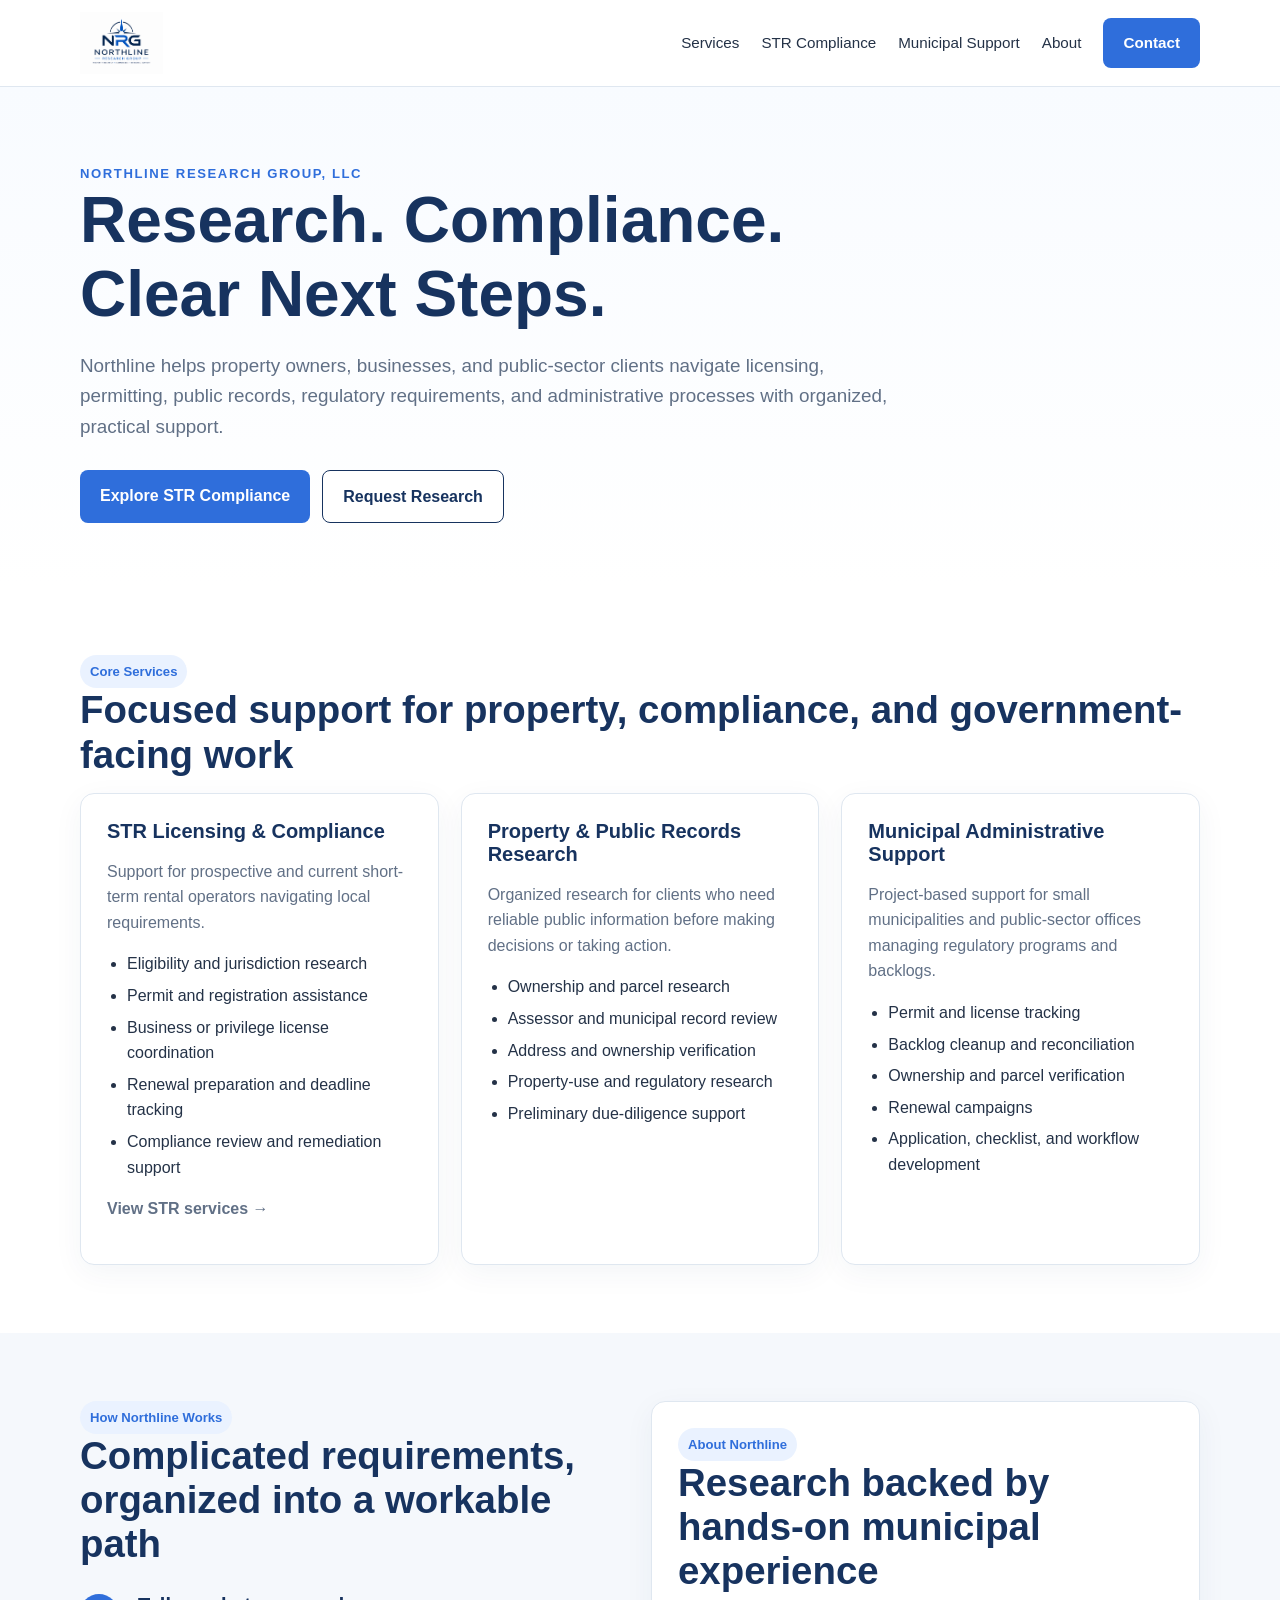
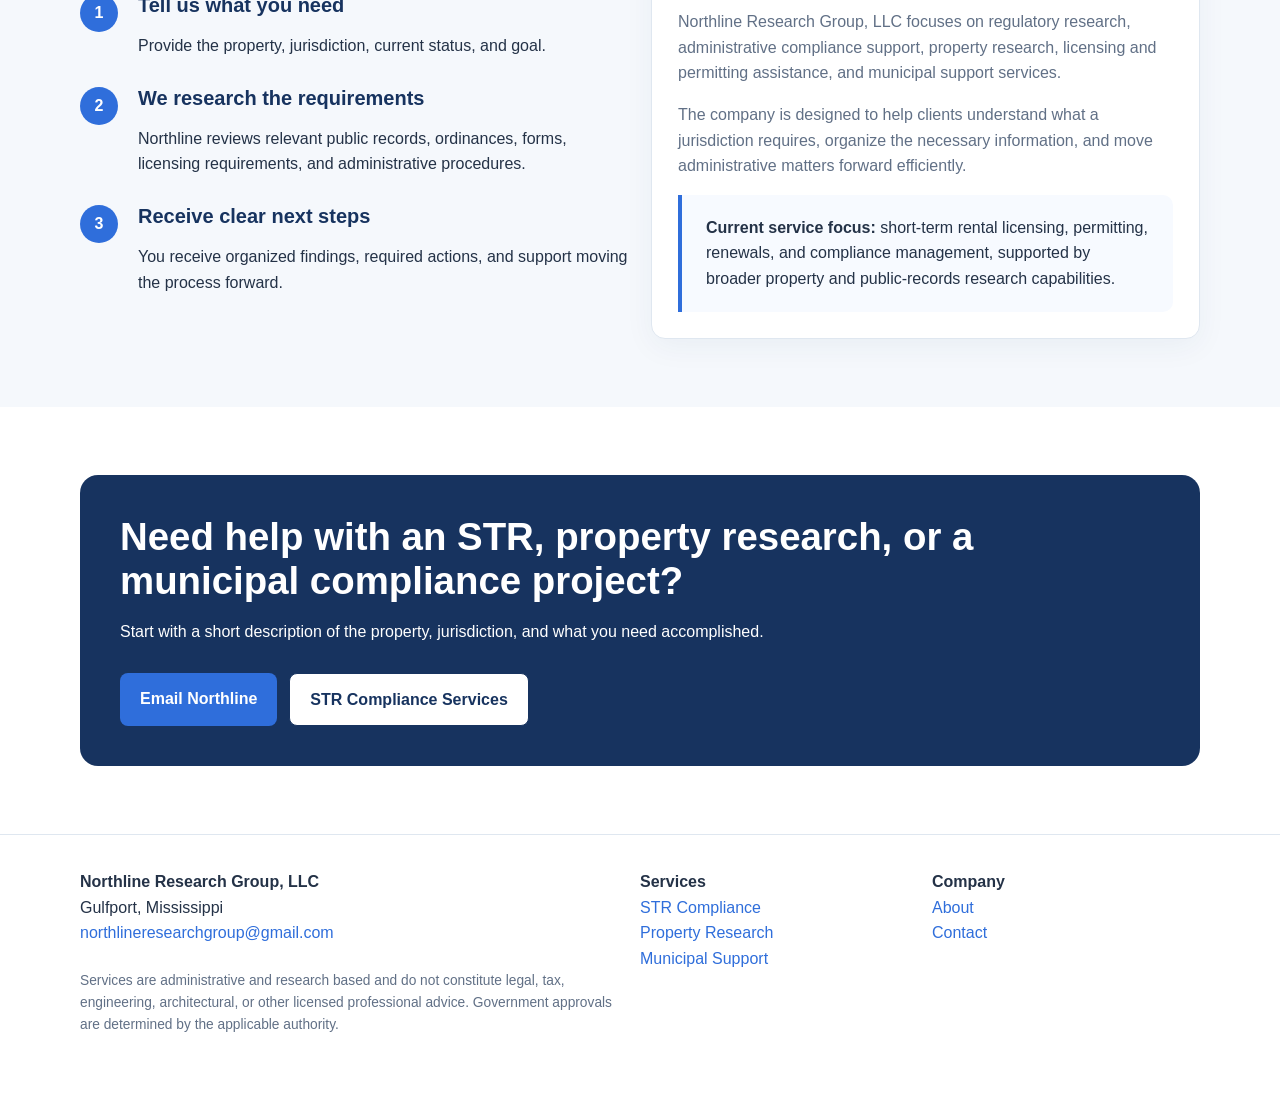
==== index.html @ 0a5046d5 "Add files via upload" ====
<!doctype html>
<html lang="en">
<head>
<meta charset="utf-8">
<meta name="viewport" content="width=device-width,initial-scale=1">
<title>Northline Research Group | Research, Compliance & Municipal Support</title>
<meta name="description" content="Northline Research Group provides STR compliance, property and public records research, regulatory support, and municipal administrative services.">
<link rel="stylesheet" href="styles.css">
</head>
<body>
<header class="topbar">
  <div class="container nav">
    <a class="brand" href="index.html"><img src="northline-logo.png" alt="Northline Research Group"></a>
    <nav class="navlinks">
      <a href="#services">Services</a>
      <a href="str-compliance.html">STR Compliance</a>
      <a href="#municipal">Municipal Support</a>
      <a href="#about">About</a>
      <a class="btn" href="mailto:northlineresearchgroup@gmail.com?subject=Northline%20Service%20Inquiry">Contact</a>
    </nav>
  </div>
</header>

<main>
<section class="hero">
  <div class="container">
    <div class="eyebrow">Northline Research Group, LLC</div>
    <h1>Research. Compliance. Clear Next Steps.</h1>
    <p class="lead">Northline helps property owners, businesses, and public-sector clients navigate licensing, permitting, public records, regulatory requirements, and administrative processes with organized, practical support.</p>
    <div class="actions">
      <a class="btn" href="str-compliance.html">Explore STR Compliance</a>
      <a class="btn secondary" href="mailto:northlineresearchgroup@gmail.com?subject=Northline%20Research%20Request">Request Research</a>
    </div>
  </div>
</section>

<section id="services">
  <div class="container">
    <span class="kicker">Core Services</span>
    <h2>Focused support for property, compliance, and government-facing work</h2>
    <div class="grid3">
      <article class="card">
        <h3>STR Licensing & Compliance</h3>
        <p>Support for prospective and current short-term rental operators navigating local requirements.</p>
        <ul>
          <li>Eligibility and jurisdiction research</li>
          <li>Permit and registration assistance</li>
          <li>Business or privilege license coordination</li>
          <li>Renewal preparation and deadline tracking</li>
          <li>Compliance review and remediation support</li>
        </ul>
        <p><a href="str-compliance.html"><strong>View STR services →</strong></a></p>
      </article>

      <article class="card">
        <h3>Property & Public Records Research</h3>
        <p>Organized research for clients who need reliable public information before making decisions or taking action.</p>
        <ul>
          <li>Ownership and parcel research</li>
          <li>Assessor and municipal record review</li>
          <li>Address and ownership verification</li>
          <li>Property-use and regulatory research</li>
          <li>Preliminary due-diligence support</li>
        </ul>
      </article>

      <article class="card" id="municipal">
        <h3>Municipal Administrative Support</h3>
        <p>Project-based support for small municipalities and public-sector offices managing regulatory programs and backlogs.</p>
        <ul>
          <li>Permit and license tracking</li>
          <li>Backlog cleanup and reconciliation</li>
          <li>Ownership and parcel verification</li>
          <li>Renewal campaigns</li>
          <li>Application, checklist, and workflow development</li>
        </ul>
      </article>
    </div>
  </div>
</section>

<section class="alt">
  <div class="container grid2">
    <div>
      <span class="kicker">How Northline Works</span>
      <h2>Complicated requirements, organized into a workable path</h2>
      <div class="steps">
        <div class="step"><h3>Tell us what you need</h3><p>Provide the property, jurisdiction, current status, and goal.</p></div>
        <div class="step"><h3>We research the requirements</h3><p>Northline reviews relevant public records, ordinances, forms, licensing requirements, and administrative procedures.</p></div>
        <div class="step"><h3>Receive clear next steps</h3><p>You receive organized findings, required actions, and support moving the process forward.</p></div>
      </div>
    </div>
    <div class="card" id="about">
      <span class="kicker">About Northline</span>
      <h2>Research backed by hands-on municipal experience</h2>
      <p>Northline Research Group, LLC focuses on regulatory research, administrative compliance support, property research, licensing and permitting assistance, and municipal support services.</p>
      <p>The company is designed to help clients understand what a jurisdiction requires, organize the necessary information, and move administrative matters forward efficiently.</p>
      <div class="callout">
        <strong>Current service focus:</strong> short-term rental licensing, permitting, renewals, and compliance management, supported by broader property and public-records research capabilities.
      </div>
    </div>
  </div>
</section>

<section>
  <div class="container">
    <div class="cta">
      <h2>Need help with an STR, property research, or a municipal compliance project?</h2>
      <p>Start with a short description of the property, jurisdiction, and what you need accomplished.</p>
      <div class="actions">
        <a class="btn" href="mailto:northlineresearchgroup@gmail.com?subject=Northline%20Service%20Inquiry">Email Northline</a>
        <a class="btn secondary" href="str-compliance.html">STR Compliance Services</a>
      </div>
    </div>
  </div>
</section>
</main>

<footer>
<div class="container footergrid">
  <div>
    <strong>Northline Research Group, LLC</strong><br>
    Gulfport, Mississippi<br>
    <a href="mailto:northlineresearchgroup@gmail.com">northlineresearchgroup@gmail.com</a>
    <p class="notice">Services are administrative and research based and do not constitute legal, tax, engineering, architectural, or other licensed professional advice. Government approvals are determined by the applicable authority.</p>
  </div>
  <div><strong>Services</strong><br><a href="str-compliance.html">STR Compliance</a><br><a href="#services">Property Research</a><br><a href="#municipal">Municipal Support</a></div>
  <div><strong>Company</strong><br><a href="#about">About</a><br><a href="mailto:northlineresearchgroup@gmail.com">Contact</a></div>
</div>
</footer>
</body>
</html>
---- styles.css ----
:root{
  --navy:#17335f;
  --blue:#2f6edb;
  --light:#f5f8fc;
  --ink:#243247;
  --muted:#617086;
  --line:#dfe7f0;
  --white:#ffffff;
}
*{box-sizing:border-box}
html{scroll-behavior:smooth}
body{
  margin:0;
  font-family:Inter,Arial,Helvetica,sans-serif;
  color:var(--ink);
  background:var(--white);
  line-height:1.6;
}
a{color:inherit;text-decoration:none}
img{max-width:100%}
.container{width:min(1120px,92%);margin:0 auto}
.topbar{
  position:sticky;top:0;z-index:20;
  background:rgba(255,255,255,.96);
  border-bottom:1px solid var(--line);
  backdrop-filter:blur(8px);
}
.nav{display:flex;align-items:center;justify-content:space-between;gap:24px;padding:12px 0}
.brand img{height:62px;width:auto;display:block}
.navlinks{display:flex;align-items:center;gap:22px;font-size:.95rem}
.navlinks a:hover{color:var(--blue)}
.btn{
  display:inline-block;background:var(--blue);color:white;
  padding:13px 20px;border-radius:8px;font-weight:700;
}
.btn.secondary{background:white;color:var(--navy);border:1px solid var(--navy)}
.hero{
  padding:76px 0 64px;
  background:linear-gradient(180deg,#f8fbff 0%,#ffffff 100%);
}
.eyebrow{
  text-transform:uppercase;letter-spacing:.12em;font-weight:800;
  color:var(--blue);font-size:.82rem
}
h1,h2,h3{color:var(--navy);line-height:1.15;margin-top:0}
h1{font-size:clamp(2.4rem,5vw,4.4rem);max-width:850px;margin-bottom:20px}
h2{font-size:clamp(1.8rem,3vw,2.6rem);margin-bottom:16px}
h3{font-size:1.25rem;margin-bottom:10px}
.lead{font-size:1.18rem;color:var(--muted);max-width:820px}
.actions{display:flex;gap:12px;flex-wrap:wrap;margin-top:28px}
section{padding:68px 0}
.alt{background:var(--light)}
.grid3,.grid2{display:grid;gap:22px}
.grid3{grid-template-columns:repeat(3,1fr)}
.grid2{grid-template-columns:repeat(2,1fr)}
.card{
  border:1px solid var(--line);border-radius:14px;padding:26px;background:white;
  box-shadow:0 8px 30px rgba(24,50,90,.05)
}
.card p{color:var(--muted)}
.card ul{padding-left:20px}
.card li{margin:6px 0}
.kicker{
  display:inline-block;background:#eaf2ff;color:var(--blue);
  border-radius:999px;padding:6px 10px;font-weight:700;font-size:.82rem
}
.callout{
  border-left:4px solid var(--blue);padding:20px 24px;background:#f7faff;
  border-radius:0 10px 10px 0
}
.steps{counter-reset:step}
.step{position:relative;padding-left:58px;margin:28px 0}
.step:before{
  counter-increment:step;content:counter(step);
  position:absolute;left:0;top:0;width:38px;height:38px;border-radius:50%;
  display:grid;place-items:center;background:var(--blue);color:white;font-weight:800
}
.cta{
  background:var(--navy);color:white;border-radius:18px;padding:40px;
}
.cta h2,.cta p{color:white}
.small{font-size:.9rem;color:var(--muted)}
footer{border-top:1px solid var(--line);padding:34px 0 50px}
.footergrid{display:grid;grid-template-columns:2fr 1fr 1fr;gap:24px}
footer a{color:var(--blue)}
.notice{font-size:.86rem;color:var(--muted);margin-top:24px}
@media (max-width:820px){
  .nav{align-items:flex-start}
  .navlinks{display:none}
  .grid3,.grid2,.footergrid{grid-template-columns:1fr}
  .brand img{height:52px}
  .hero{padding-top:48px}
}
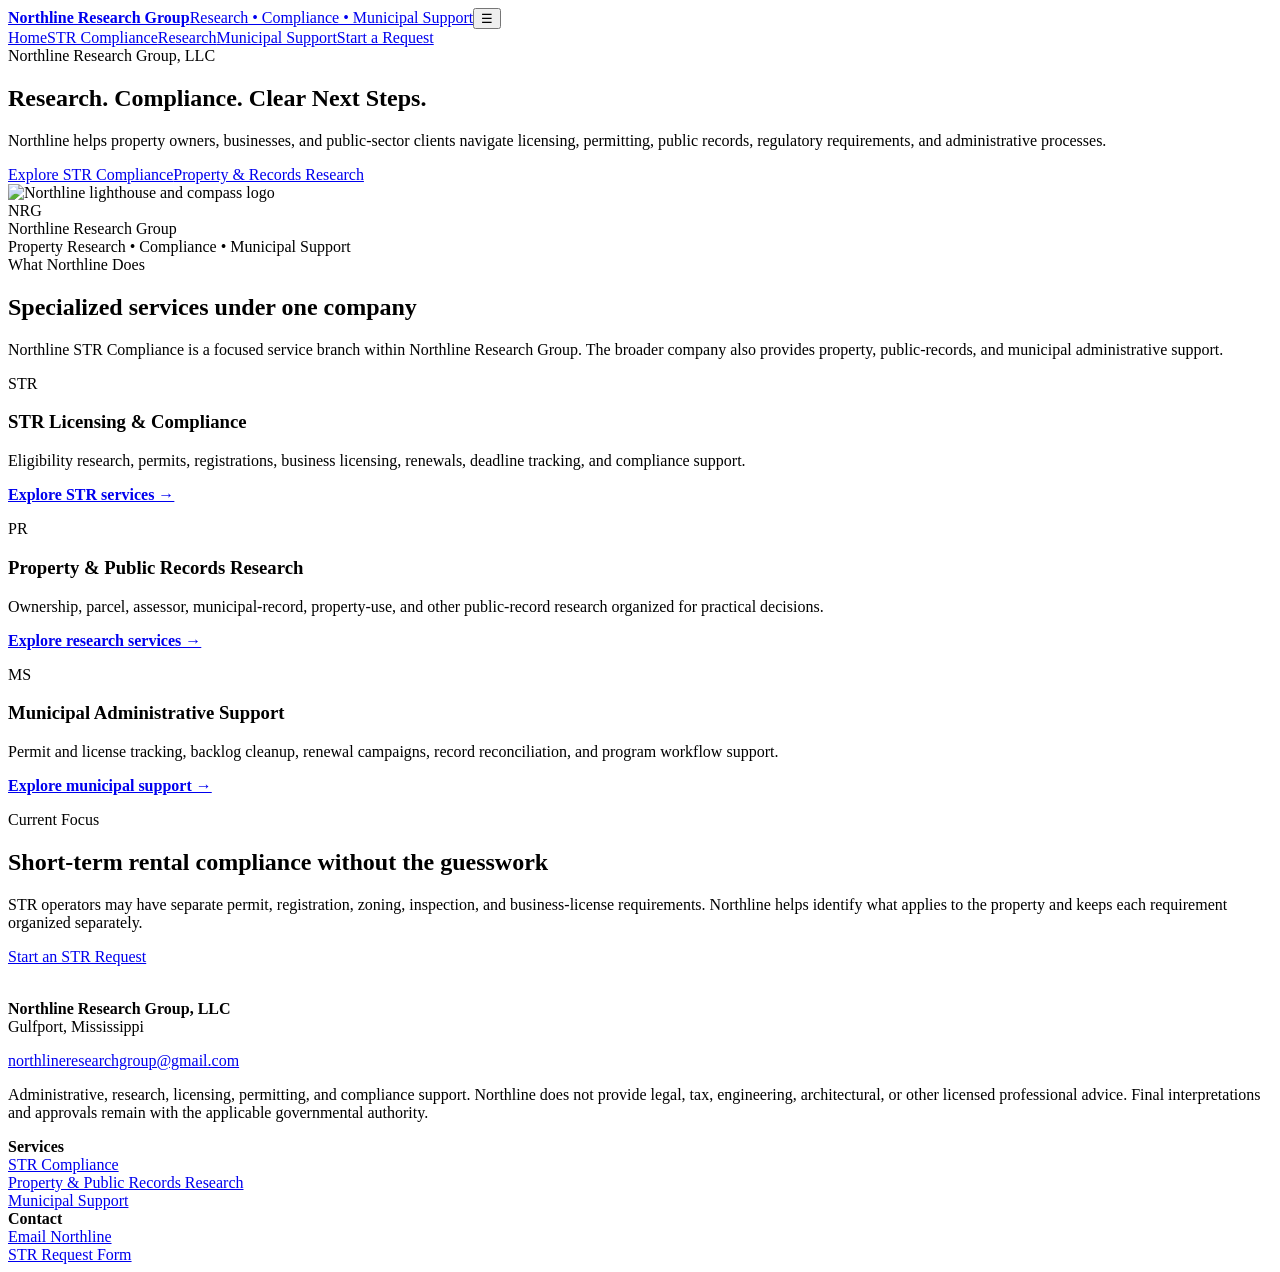
==== commit dbb494a9: "Add files via upload" ====
--- a/index.html
+++ b/index.html
@@ -1,132 +1,3 @@
-<!doctype html>
-<html lang="en">
-<head>
-<meta charset="utf-8">
-<meta name="viewport" content="width=device-width,initial-scale=1">
-<title>Northline Research Group | Research, Compliance & Municipal Support</title>
-<meta name="description" content="Northline Research Group provides STR compliance, property and public records research, regulatory support, and municipal administrative services.">
-<link rel="stylesheet" href="styles.css">
-</head>
-<body>
-<header class="topbar">
-  <div class="container nav">
-    <a class="brand" href="index.html"><img src="northline-logo.png" alt="Northline Research Group"></a>
-    <nav class="navlinks">
-      <a href="#services">Services</a>
-      <a href="str-compliance.html">STR Compliance</a>
-      <a href="#municipal">Municipal Support</a>
-      <a href="#about">About</a>
-      <a class="btn" href="mailto:northlineresearchgroup@gmail.com?subject=Northline%20Service%20Inquiry">Contact</a>
-    </nav>
-  </div>
-</header>
-
-<main>
-<section class="hero">
-  <div class="container">
-    <div class="eyebrow">Northline Research Group, LLC</div>
-    <h1>Research. Compliance. Clear Next Steps.</h1>
-    <p class="lead">Northline helps property owners, businesses, and public-sector clients navigate licensing, permitting, public records, regulatory requirements, and administrative processes with organized, practical support.</p>
-    <div class="actions">
-      <a class="btn" href="str-compliance.html">Explore STR Compliance</a>
-      <a class="btn secondary" href="mailto:northlineresearchgroup@gmail.com?subject=Northline%20Research%20Request">Request Research</a>
-    </div>
-  </div>
-</section>
-
-<section id="services">
-  <div class="container">
-    <span class="kicker">Core Services</span>
-    <h2>Focused support for property, compliance, and government-facing work</h2>
-    <div class="grid3">
-      <article class="card">
-        <h3>STR Licensing & Compliance</h3>
-        <p>Support for prospective and current short-term rental operators navigating local requirements.</p>
-        <ul>
-          <li>Eligibility and jurisdiction research</li>
-          <li>Permit and registration assistance</li>
-          <li>Business or privilege license coordination</li>
-          <li>Renewal preparation and deadline tracking</li>
-          <li>Compliance review and remediation support</li>
-        </ul>
-        <p><a href="str-compliance.html"><strong>View STR services →</strong></a></p>
-      </article>
-
-      <article class="card">
-        <h3>Property & Public Records Research</h3>
-        <p>Organized research for clients who need reliable public information before making decisions or taking action.</p>
-        <ul>
-          <li>Ownership and parcel research</li>
-          <li>Assessor and municipal record review</li>
-          <li>Address and ownership verification</li>
-          <li>Property-use and regulatory research</li>
-          <li>Preliminary due-diligence support</li>
-        </ul>
-      </article>
-
-      <article class="card" id="municipal">
-        <h3>Municipal Administrative Support</h3>
-        <p>Project-based support for small municipalities and public-sector offices managing regulatory programs and backlogs.</p>
-        <ul>
-          <li>Permit and license tracking</li>
-          <li>Backlog cleanup and reconciliation</li>
-          <li>Ownership and parcel verification</li>
-          <li>Renewal campaigns</li>
-          <li>Application, checklist, and workflow development</li>
-        </ul>
-      </article>
-    </div>
-  </div>
-</section>
-
-<section class="alt">
-  <div class="container grid2">
-    <div>
-      <span class="kicker">How Northline Works</span>
-      <h2>Complicated requirements, organized into a workable path</h2>
-      <div class="steps">
-        <div class="step"><h3>Tell us what you need</h3><p>Provide the property, jurisdiction, current status, and goal.</p></div>
-        <div class="step"><h3>We research the requirements</h3><p>Northline reviews relevant public records, ordinances, forms, licensing requirements, and administrative procedures.</p></div>
-        <div class="step"><h3>Receive clear next steps</h3><p>You receive organized findings, required actions, and support moving the process forward.</p></div>
-      </div>
-    </div>
-    <div class="card" id="about">
-      <span class="kicker">About Northline</span>
-      <h2>Research backed by hands-on municipal experience</h2>
-      <p>Northline Research Group, LLC focuses on regulatory research, administrative compliance support, property research, licensing and permitting assistance, and municipal support services.</p>
-      <p>The company is designed to help clients understand what a jurisdiction requires, organize the necessary information, and move administrative matters forward efficiently.</p>
-      <div class="callout">
-        <strong>Current service focus:</strong> short-term rental licensing, permitting, renewals, and compliance management, supported by broader property and public-records research capabilities.
-      </div>
-    </div>
-  </div>
-</section>
-
-<section>
-  <div class="container">
-    <div class="cta">
-      <h2>Need help with an STR, property research, or a municipal compliance project?</h2>
-      <p>Start with a short description of the property, jurisdiction, and what you need accomplished.</p>
-      <div class="actions">
-        <a class="btn" href="mailto:northlineresearchgroup@gmail.com?subject=Northline%20Service%20Inquiry">Email Northline</a>
-        <a class="btn secondary" href="str-compliance.html">STR Compliance Services</a>
-      </div>
-    </div>
-  </div>
-</section>
-</main>
-
-<footer>
-<div class="container footergrid">
-  <div>
-    <strong>Northline Research Group, LLC</strong><br>
-    Gulfport, Mississippi<br>
-    <a href="mailto:northlineresearchgroup@gmail.com">northlineresearchgroup@gmail.com</a>
-    <p class="notice">Services are administrative and research based and do not constitute legal, tax, engineering, architectural, or other licensed professional advice. Government approvals are determined by the applicable authority.</p>
-  </div>
-  <div><strong>Services</strong><br><a href="str-compliance.html">STR Compliance</a><br><a href="#services">Property Research</a><br><a href="#municipal">Municipal Support</a></div>
-  <div><strong>Company</strong><br><a href="#about">About</a><br><a href="mailto:northlineresearchgroup@gmail.com">Contact</a></div>
-</div>
-</footer>
-</body>
-</html>
+<!doctype html><html lang="en"><head><meta charset="utf-8"><meta name="viewport" content="width=device-width,initial-scale=1"><title>Northline Research Group | Research, Compliance & Municipal Support</title><meta name="description" content="Northline Research Group provides STR compliance, property and public-records research, and municipal administrative support."><link rel="stylesheet" href="assets/styles.css"></head><body><header class="site-header"><div class="container nav"><a class="brand" href="index.html"><img class="brand-mark" src="assets/nrg-lighthouse-compass.svg" alt=""><span class="brand-copy"><strong>Northline Research Group</strong><span>Research • Compliance • Municipal Support</span></span></a><button class="menu-btn" aria-label="Open menu">☰</button><nav class="navlinks"><a href="index.html">Home</a><a href="str-compliance.html">STR Compliance</a><a href="research.html">Research</a><a href="municipal.html">Municipal Support</a><a class="btn" href="str-compliance.html#request">Start a Request</a></nav></div></header><main><section class="hero"><div class="container hero-grid"><div><div class="eyebrow">Northline Research Group, LLC</div><h1>Research. Compliance. Clear Next Steps.</h1><p>Northline helps property owners, businesses, and public-sector clients navigate licensing, permitting, public records, regulatory requirements, and administrative processes.</p><div class="gold-rule"></div><div class="actions"><a class="btn" href="str-compliance.html">Explore STR Compliance</a><a class="btn secondary" href="research.html">Property & Records Research</a></div></div><div class="hero-logo-card"><img class="bigmark" src="assets/nrg-lighthouse-compass.svg" alt="Northline lighthouse and compass logo"><div class="nrg">NRG</div><div class="name">Northline Research Group</div><div class="tag">Property Research • Compliance • Municipal Support</div></div></div></section>
+<section><div class="container"><div class="eyebrow">What Northline Does</div><h2>Specialized services under one company</h2><p class="section-lead">Northline STR Compliance is a focused service branch within Northline Research Group. The broader company also provides property, public-records, and municipal administrative support.</p><div class="grid3"><article class="card"><div class="service-icon">STR</div><h3>STR Licensing & Compliance</h3><p>Eligibility research, permits, registrations, business licensing, renewals, deadline tracking, and compliance support.</p><p><a href="str-compliance.html"><strong>Explore STR services →</strong></a></p></article><article class="card"><div class="service-icon">PR</div><h3>Property & Public Records Research</h3><p>Ownership, parcel, assessor, municipal-record, property-use, and other public-record research organized for practical decisions.</p><p><a href="research.html"><strong>Explore research services →</strong></a></p></article><article class="card"><div class="service-icon">MS</div><h3>Municipal Administrative Support</h3><p>Permit and license tracking, backlog cleanup, renewal campaigns, record reconciliation, and program workflow support.</p><p><a href="municipal.html"><strong>Explore municipal support →</strong></a></p></article></div></div></section>
+<section class="alt"><div class="container"><div class="eyebrow">Current Focus</div><h2>Short-term rental compliance without the guesswork</h2><p class="section-lead">STR operators may have separate permit, registration, zoning, inspection, and business-license requirements. Northline helps identify what applies to the property and keeps each requirement organized separately.</p><div class="actions"><a class="btn gold" href="str-compliance.html#request">Start an STR Request</a></div></div></section></main><footer><div class="container footer-grid"><div><img class="footer-mark" src="assets/nrg-lighthouse-compass.svg" alt=""><p><strong>Northline Research Group, LLC</strong><br>Gulfport, Mississippi</p><p><a href="mailto:northlineresearchgroup@gmail.com">northlineresearchgroup@gmail.com</a></p><p class="small">Administrative, research, licensing, permitting, and compliance support. Northline does not provide legal, tax, engineering, architectural, or other licensed professional advice. Final interpretations and approvals remain with the applicable governmental authority.</p></div><div><strong>Services</strong><br><a href="str-compliance.html">STR Compliance</a><br><a href="research.html">Property & Public Records Research</a><br><a href="municipal.html">Municipal Support</a></div><div><strong>Contact</strong><br><a href="mailto:northlineresearchgroup@gmail.com">Email Northline</a><br><a href="str-compliance.html#request">STR Request Form</a></div></div></footer><script src="assets/site.js"></script></body></html>
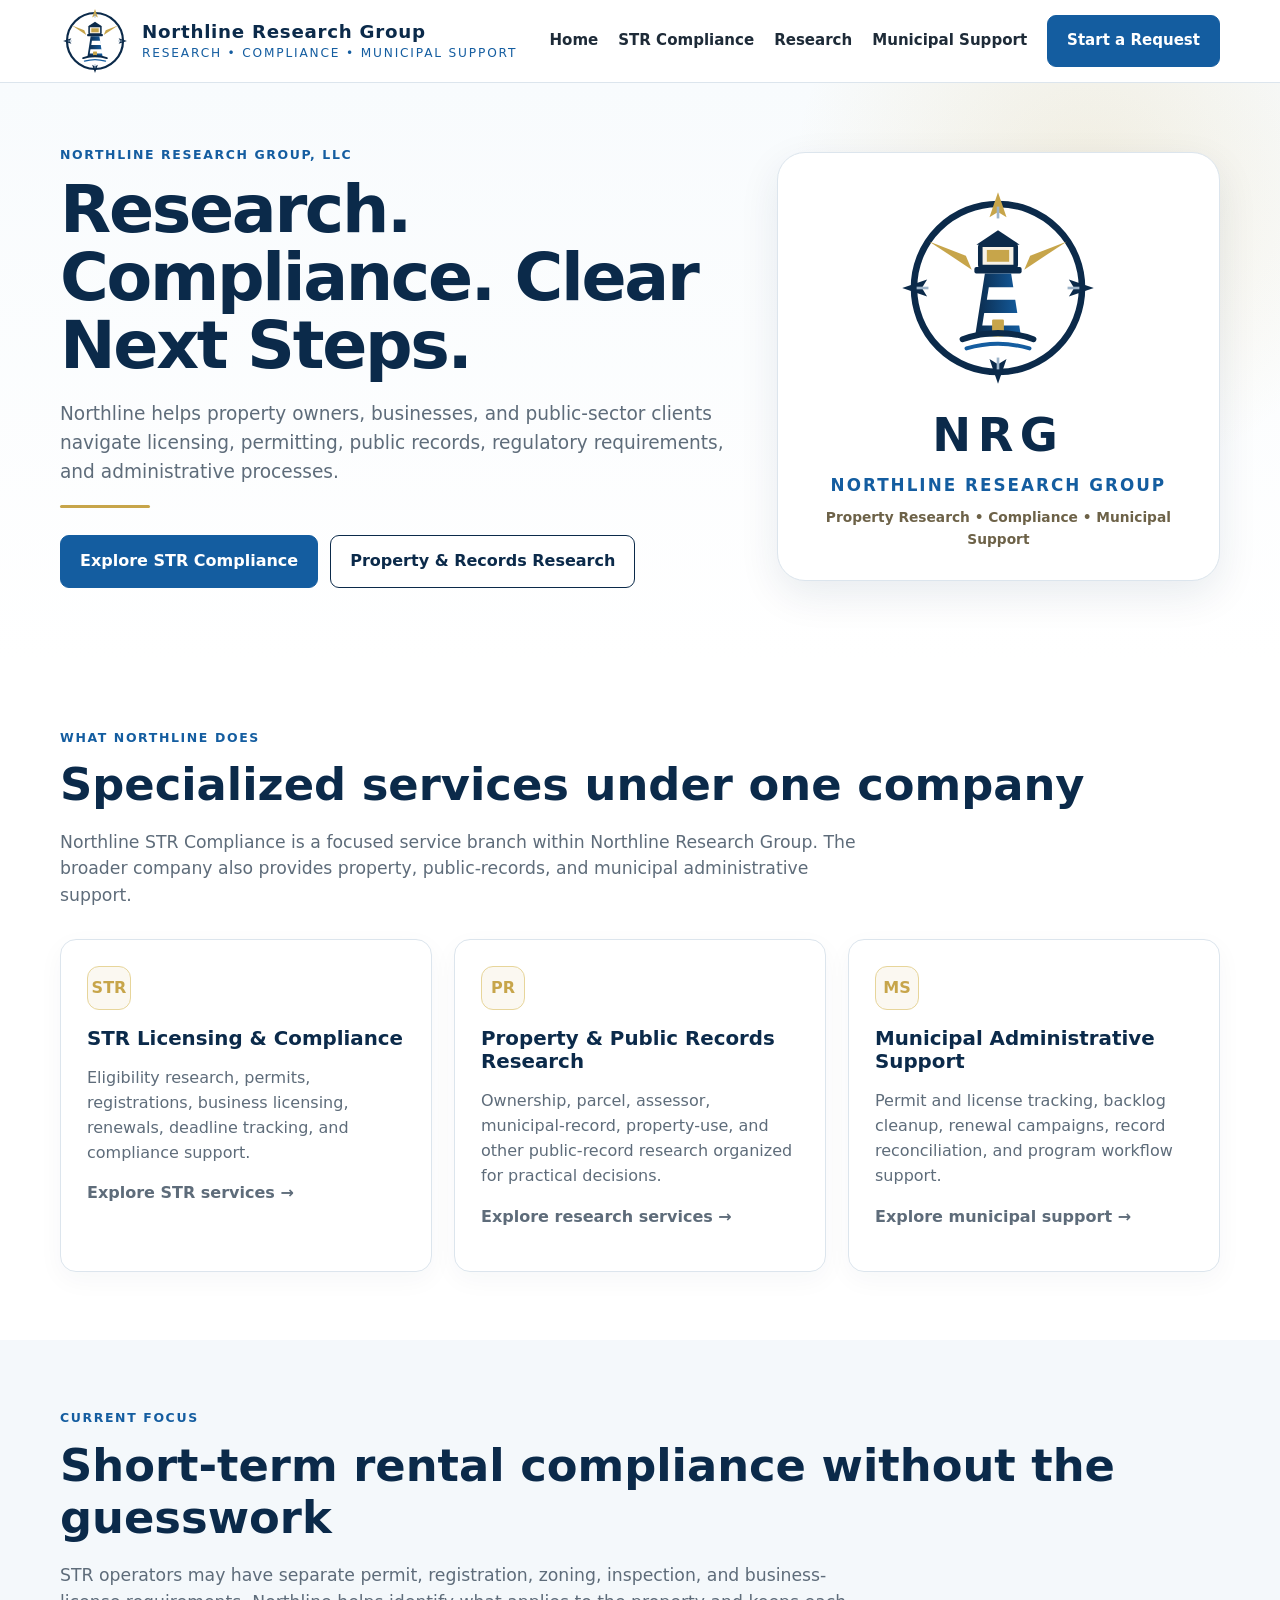
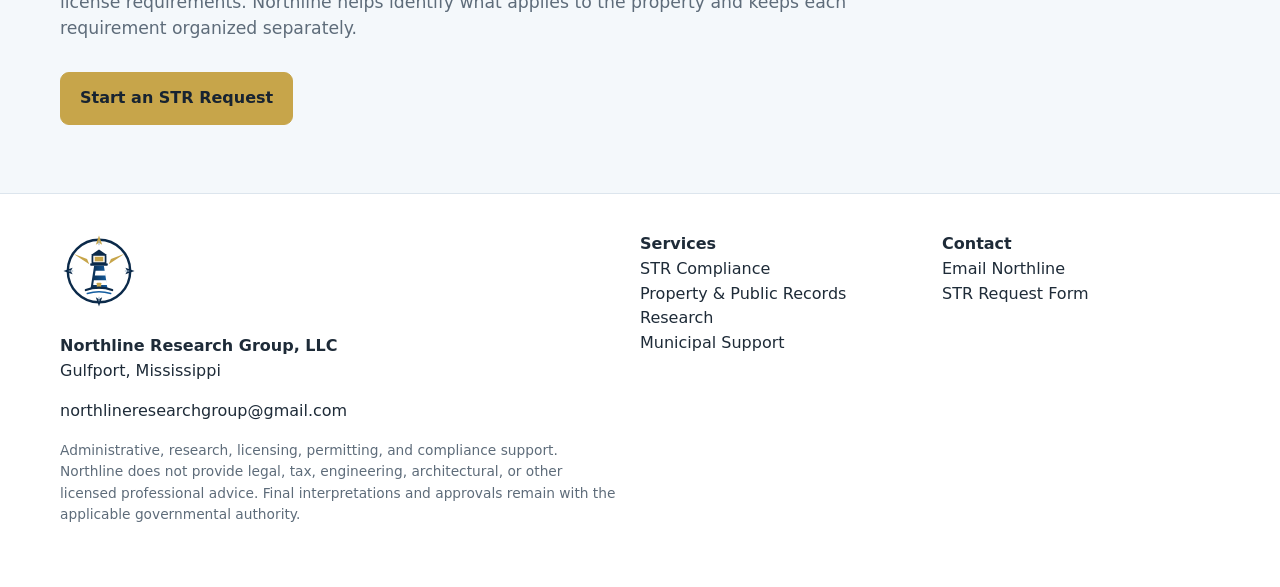
==== commit 8cbb6344: "Add files via upload" ====
--- a/index.html
+++ b/index.html
@@ -1,3 +1,3 @@
-<!doctype html><html lang="en"><head><meta charset="utf-8"><meta name="viewport" content="width=device-width,initial-scale=1"><title>Northline Research Group | Research, Compliance & Municipal Support</title><meta name="description" content="Northline Research Group provides STR compliance, property and public-records research, and municipal administrative support."><link rel="stylesheet" href="assets/styles.css"></head><body><header class="site-header"><div class="container nav"><a class="brand" href="index.html"><img class="brand-mark" src="assets/nrg-lighthouse-compass.svg" alt=""><span class="brand-copy"><strong>Northline Research Group</strong><span>Research • Compliance • Municipal Support</span></span></a><button class="menu-btn" aria-label="Open menu">☰</button><nav class="navlinks"><a href="index.html">Home</a><a href="str-compliance.html">STR Compliance</a><a href="research.html">Research</a><a href="municipal.html">Municipal Support</a><a class="btn" href="str-compliance.html#request">Start a Request</a></nav></div></header><main><section class="hero"><div class="container hero-grid"><div><div class="eyebrow">Northline Research Group, LLC</div><h1>Research. Compliance. Clear Next Steps.</h1><p>Northline helps property owners, businesses, and public-sector clients navigate licensing, permitting, public records, regulatory requirements, and administrative processes.</p><div class="gold-rule"></div><div class="actions"><a class="btn" href="str-compliance.html">Explore STR Compliance</a><a class="btn secondary" href="research.html">Property & Records Research</a></div></div><div class="hero-logo-card"><img class="bigmark" src="assets/nrg-lighthouse-compass.svg" alt="Northline lighthouse and compass logo"><div class="nrg">NRG</div><div class="name">Northline Research Group</div><div class="tag">Property Research • Compliance • Municipal Support</div></div></div></section>
+<!doctype html><html lang="en"><head><meta charset="utf-8"><meta name="viewport" content="width=device-width,initial-scale=1"><title>Northline Research Group | Research, Compliance & Municipal Support</title><meta name="description" content="Northline Research Group provides STR compliance, property and public-records research, and municipal administrative support."><link rel="stylesheet" href="styles.css"></head><body><header class="site-header"><div class="container nav"><a class="brand" href="index.html"><img class="brand-mark" src="nrg-lighthouse-compass.svg" alt=""><span class="brand-copy"><strong>Northline Research Group</strong><span>Research • Compliance • Municipal Support</span></span></a><button class="menu-btn" aria-label="Open menu">☰</button><nav class="navlinks"><a href="index.html">Home</a><a href="str-compliance.html">STR Compliance</a><a href="research.html">Research</a><a href="municipal.html">Municipal Support</a><a class="btn" href="str-compliance.html#request">Start a Request</a></nav></div></header><main><section class="hero"><div class="container hero-grid"><div><div class="eyebrow">Northline Research Group, LLC</div><h1>Research. Compliance. Clear Next Steps.</h1><p>Northline helps property owners, businesses, and public-sector clients navigate licensing, permitting, public records, regulatory requirements, and administrative processes.</p><div class="gold-rule"></div><div class="actions"><a class="btn" href="str-compliance.html">Explore STR Compliance</a><a class="btn secondary" href="research.html">Property & Records Research</a></div></div><div class="hero-logo-card"><img class="bigmark" src="nrg-lighthouse-compass.svg" alt="Northline lighthouse and compass logo"><div class="nrg">NRG</div><div class="name">Northline Research Group</div><div class="tag">Property Research • Compliance • Municipal Support</div></div></div></section>
 <section><div class="container"><div class="eyebrow">What Northline Does</div><h2>Specialized services under one company</h2><p class="section-lead">Northline STR Compliance is a focused service branch within Northline Research Group. The broader company also provides property, public-records, and municipal administrative support.</p><div class="grid3"><article class="card"><div class="service-icon">STR</div><h3>STR Licensing & Compliance</h3><p>Eligibility research, permits, registrations, business licensing, renewals, deadline tracking, and compliance support.</p><p><a href="str-compliance.html"><strong>Explore STR services →</strong></a></p></article><article class="card"><div class="service-icon">PR</div><h3>Property & Public Records Research</h3><p>Ownership, parcel, assessor, municipal-record, property-use, and other public-record research organized for practical decisions.</p><p><a href="research.html"><strong>Explore research services →</strong></a></p></article><article class="card"><div class="service-icon">MS</div><h3>Municipal Administrative Support</h3><p>Permit and license tracking, backlog cleanup, renewal campaigns, record reconciliation, and program workflow support.</p><p><a href="municipal.html"><strong>Explore municipal support →</strong></a></p></article></div></div></section>
-<section class="alt"><div class="container"><div class="eyebrow">Current Focus</div><h2>Short-term rental compliance without the guesswork</h2><p class="section-lead">STR operators may have separate permit, registration, zoning, inspection, and business-license requirements. Northline helps identify what applies to the property and keeps each requirement organized separately.</p><div class="actions"><a class="btn gold" href="str-compliance.html#request">Start an STR Request</a></div></div></section></main><footer><div class="container footer-grid"><div><img class="footer-mark" src="assets/nrg-lighthouse-compass.svg" alt=""><p><strong>Northline Research Group, LLC</strong><br>Gulfport, Mississippi</p><p><a href="mailto:northlineresearchgroup@gmail.com">northlineresearchgroup@gmail.com</a></p><p class="small">Administrative, research, licensing, permitting, and compliance support. Northline does not provide legal, tax, engineering, architectural, or other licensed professional advice. Final interpretations and approvals remain with the applicable governmental authority.</p></div><div><strong>Services</strong><br><a href="str-compliance.html">STR Compliance</a><br><a href="research.html">Property & Public Records Research</a><br><a href="municipal.html">Municipal Support</a></div><div><strong>Contact</strong><br><a href="mailto:northlineresearchgroup@gmail.com">Email Northline</a><br><a href="str-compliance.html#request">STR Request Form</a></div></div></footer><script src="assets/site.js"></script></body></html>+<section class="alt"><div class="container"><div class="eyebrow">Current Focus</div><h2>Short-term rental compliance without the guesswork</h2><p class="section-lead">STR operators may have separate permit, registration, zoning, inspection, and business-license requirements. Northline helps identify what applies to the property and keeps each requirement organized separately.</p><div class="actions"><a class="btn gold" href="str-compliance.html#request">Start an STR Request</a></div></div></section></main><footer><div class="container footer-grid"><div><img class="footer-mark" src="nrg-lighthouse-compass.svg" alt=""><p><strong>Northline Research Group, LLC</strong><br>Gulfport, Mississippi</p><p><a href="mailto:northlineresearchgroup@gmail.com">northlineresearchgroup@gmail.com</a></p><p class="small">Administrative, research, licensing, permitting, and compliance support. Northline does not provide legal, tax, engineering, architectural, or other licensed professional advice. Final interpretations and approvals remain with the applicable governmental authority.</p></div><div><strong>Services</strong><br><a href="str-compliance.html">STR Compliance</a><br><a href="research.html">Property & Public Records Research</a><br><a href="municipal.html">Municipal Support</a></div><div><strong>Contact</strong><br><a href="mailto:northlineresearchgroup@gmail.com">Email Northline</a><br><a href="str-compliance.html#request">STR Request Form</a></div></div></footer><script src="site.js"></script></body></html>
--- a/styles.css
+++ b/styles.css
@@ -0,0 +1 @@
+:root{--navy:#0B2A4A;--navy2:#173B63;--blue:#145DA0;--gold:#C7A54A;--cream:#FBF8F1;--ink:#1E2B38;--muted:#5E6C7A;--line:#DCE5ED;--soft:#F4F8FB;--shadow:0 14px 40px rgba(11,42,74,.09)}*{box-sizing:border-box}html{scroll-behavior:smooth}body{margin:0;font-family:Inter,system-ui,-apple-system,BlinkMacSystemFont,"Segoe UI",Arial,sans-serif;color:var(--ink);background:#fff;line-height:1.55}a{text-decoration:none;color:inherit}.container{width:min(1160px,92%);margin:auto}.site-header{position:sticky;top:0;z-index:50;background:rgba(255,255,255,.97);border-bottom:1px solid var(--line);backdrop-filter:blur(10px)}.nav{min-height:82px;display:flex;align-items:center;justify-content:space-between;gap:18px}.brand{display:flex;align-items:center;gap:12px}.brand-mark{width:70px;height:70px}.brand-copy{line-height:1.04}.brand-copy strong{display:block;color:var(--navy);font-size:1.14rem;letter-spacing:.04em}.brand-copy span{display:block;color:var(--blue);font-size:.76rem;letter-spacing:.15em;text-transform:uppercase;margin-top:5px}.navlinks{display:flex;align-items:center;gap:20px;font-size:.94rem;font-weight:650}.navlinks a:hover{color:var(--blue)}.menu-btn{display:none;border:0;background:transparent;font-size:1.7rem;color:var(--navy)}.btn{display:inline-flex;align-items:center;justify-content:center;border-radius:9px;padding:13px 19px;background:var(--blue);color:#fff;font-weight:800;border:1px solid var(--blue);cursor:pointer}.btn.secondary{background:#fff;color:var(--navy);border-color:var(--navy)}.btn.gold{background:var(--gold);border-color:var(--gold);color:#172331}.eyebrow{color:var(--blue);font-weight:850;text-transform:uppercase;letter-spacing:.13em;font-size:.78rem;margin-bottom:12px}.hero{background:radial-gradient(circle at 85% 18%,rgba(199,165,74,.16),transparent 25%),linear-gradient(180deg,#F8FBFD 0%,#fff 100%);padding:62px 0 72px}.hero-grid{display:grid;grid-template-columns:1.2fr .8fr;gap:52px;align-items:center}.hero h1{font-size:clamp(2.55rem,5.2vw,4.8rem);line-height:1.02;color:var(--navy);margin:0 0 20px;letter-spacing:-.035em}.hero p{font-size:1.16rem;color:var(--muted);max-width:760px}.hero-logo-card{background:#fff;border:1px solid var(--line);border-radius:28px;padding:30px;box-shadow:var(--shadow);text-align:center}.bigmark{width:210px}.hero-logo-card .nrg{font-size:2.9rem;letter-spacing:.14em;color:var(--navy);font-weight:900}.hero-logo-card .name{font-size:1.05rem;letter-spacing:.12em;text-transform:uppercase;color:var(--blue);font-weight:800}.hero-logo-card .tag{margin-top:9px;color:#6D6248;font-weight:700;font-size:.86rem}.actions{display:flex;gap:12px;flex-wrap:wrap;margin-top:27px}section{padding:68px 0}.alt{background:var(--soft)}h2,h3{color:var(--navy);line-height:1.17}h2{font-size:clamp(1.85rem,3.6vw,2.8rem);margin:0 0 16px}h3{font-size:1.24rem;margin:0 0 9px}.section-lead{font-size:1.08rem;color:var(--muted);max-width:800px;margin-bottom:30px}.grid3,.grid2{display:grid;gap:22px}.grid3{grid-template-columns:repeat(3,1fr)}.grid2{grid-template-columns:repeat(2,1fr)}.card{background:#fff;border:1px solid var(--line);border-radius:16px;padding:26px;box-shadow:0 8px 26px rgba(11,42,74,.04)}.card p{color:var(--muted)}.card ul{padding-left:20px}.card li{margin:7px 0}.service-icon{width:44px;height:44px;border-radius:12px;background:var(--cream);color:var(--gold);display:grid;place-items:center;font-weight:900;margin-bottom:17px;border:1px solid #E7D59A}.pill{display:inline-block;border-radius:999px;padding:6px 10px;background:#EAF3FB;color:var(--blue);font-size:.78rem;font-weight:850;margin-bottom:12px}.callout{background:var(--cream);border-left:4px solid var(--gold);padding:19px 22px;border-radius:0 12px 12px 0;color:#4A463B}.form-wrap{background:#fff;border:1px solid var(--line);border-radius:18px;padding:28px;box-shadow:var(--shadow)}.form-grid{display:grid;grid-template-columns:repeat(2,1fr);gap:17px}.field.full{grid-column:1/-1}label{display:block;font-size:.91rem;font-weight:800;color:var(--navy);margin-bottom:6px}input,select,textarea{width:100%;padding:13px 14px;border:1px solid #BCCBDA;border-radius:9px;font:inherit;color:var(--ink);background:#fff}textarea{min-height:130px;resize:vertical}.help{font-size:.81rem;color:var(--muted);margin-top:5px}.required:after{content:" *";color:#A83232}.cta{background:linear-gradient(135deg,var(--navy),var(--navy2));color:#fff;border-radius:22px;padding:38px}.cta h2,.cta p{color:#fff}.gold-rule{height:3px;width:90px;background:var(--gold);border-radius:3px;margin:18px 0 22px}footer{padding:38px 0 48px;border-top:1px solid var(--line)}.footer-grid{display:grid;grid-template-columns:2fr 1fr 1fr;gap:24px}.footer-mark{width:78px}.small{font-size:.86rem;color:var(--muted)}@media(max-width:900px){.hero-grid,.grid3,.grid2,.footer-grid{grid-template-columns:1fr}.navlinks{display:none;position:absolute;left:0;right:0;top:82px;background:#fff;border-bottom:1px solid var(--line);padding:20px 4%;flex-direction:column;align-items:stretch}.navlinks.open{display:flex}.menu-btn{display:block}.hero-logo-card{max-width:430px}}@media(max-width:600px){.container{width:94%}.brand-mark{width:64px;height:64px}.brand-copy strong{font-size:1rem}.brand-copy span{font-size:.68rem}.hero{padding:43px 0 54px}.hero-grid{gap:30px}.hero-logo-card{padding:23px}.bigmark{width:160px}.hero-logo-card .nrg{font-size:2.3rem}section{padding:52px 0}.form-grid{grid-template-columns:1fr}.field.full{grid-column:auto}.actions .btn{width:100%}}
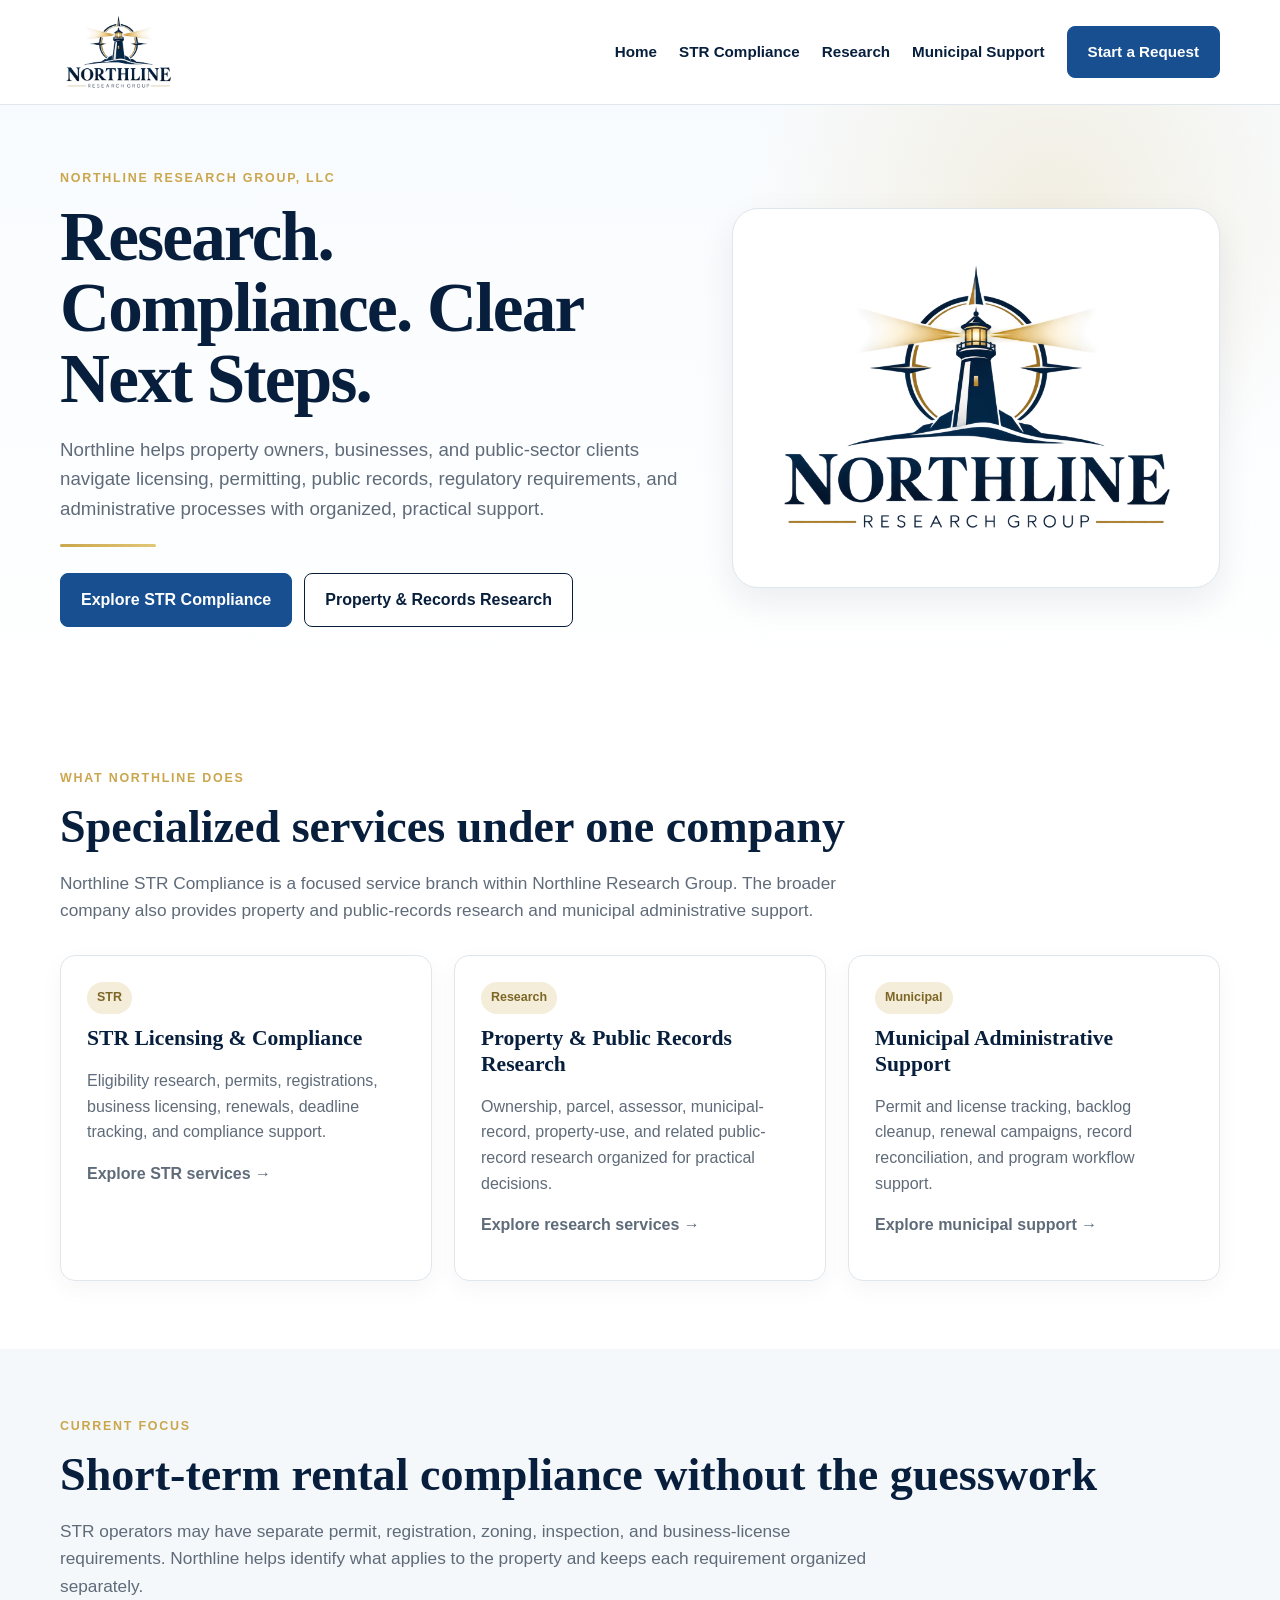
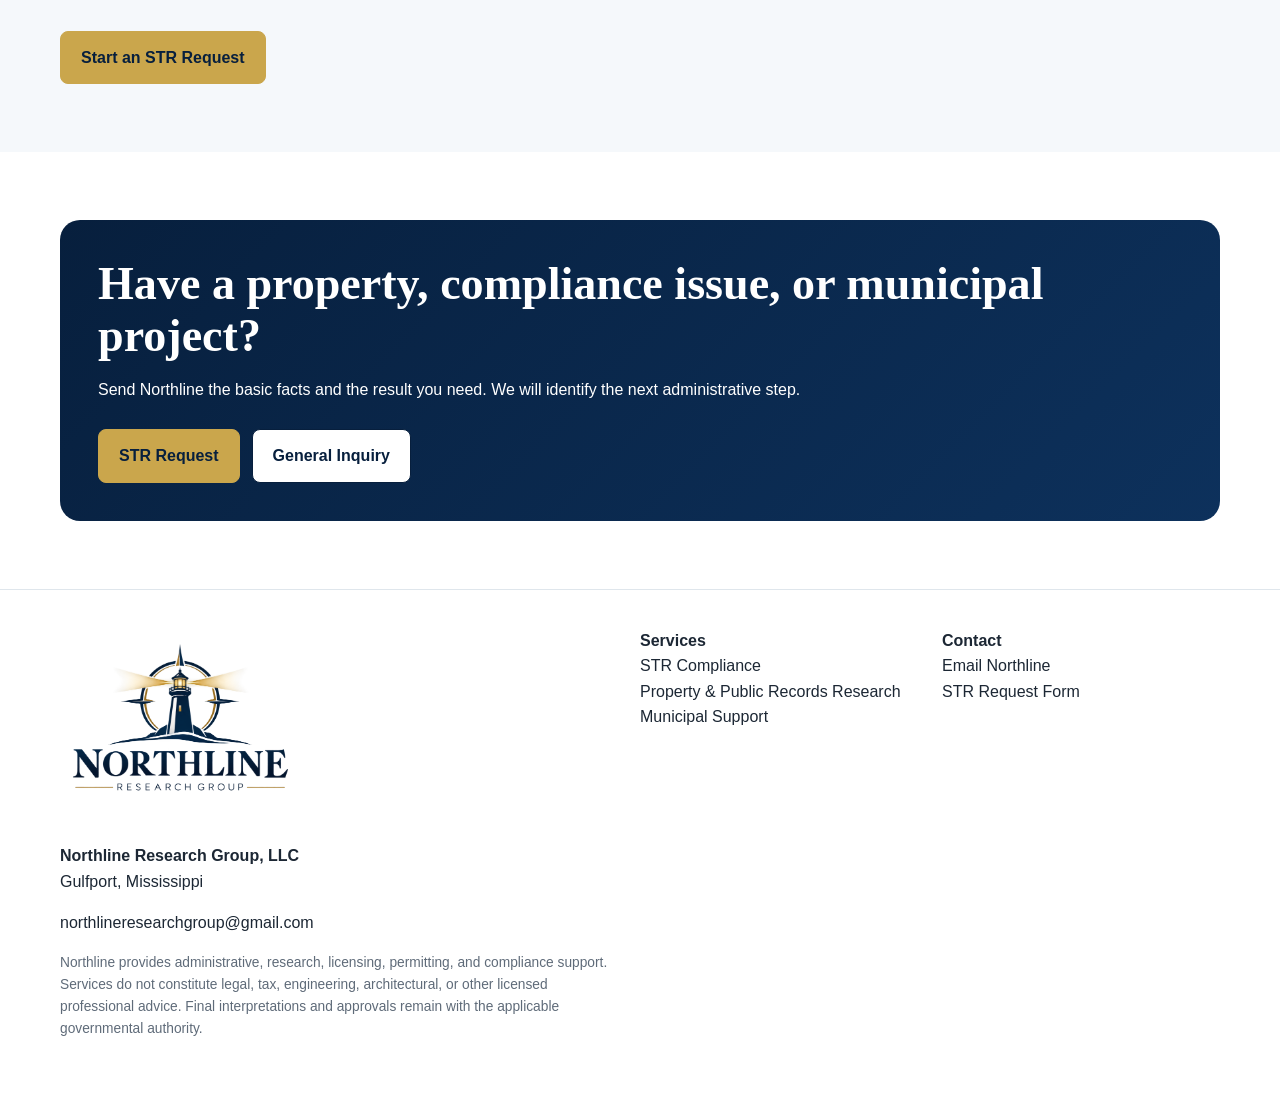
==== commit 1a4e7c5d: "Add files via upload" ====
--- a/index.html
+++ b/index.html
@@ -1,3 +1,122 @@
-<!doctype html><html lang="en"><head><meta charset="utf-8"><meta name="viewport" content="width=device-width,initial-scale=1"><title>Northline Research Group | Research, Compliance & Municipal Support</title><meta name="description" content="Northline Research Group provides STR compliance, property and public-records research, and municipal administrative support."><link rel="stylesheet" href="styles.css"></head><body><header class="site-header"><div class="container nav"><a class="brand" href="index.html"><img class="brand-mark" src="nrg-lighthouse-compass.svg" alt=""><span class="brand-copy"><strong>Northline Research Group</strong><span>Research • Compliance • Municipal Support</span></span></a><button class="menu-btn" aria-label="Open menu">☰</button><nav class="navlinks"><a href="index.html">Home</a><a href="str-compliance.html">STR Compliance</a><a href="research.html">Research</a><a href="municipal.html">Municipal Support</a><a class="btn" href="str-compliance.html#request">Start a Request</a></nav></div></header><main><section class="hero"><div class="container hero-grid"><div><div class="eyebrow">Northline Research Group, LLC</div><h1>Research. Compliance. Clear Next Steps.</h1><p>Northline helps property owners, businesses, and public-sector clients navigate licensing, permitting, public records, regulatory requirements, and administrative processes.</p><div class="gold-rule"></div><div class="actions"><a class="btn" href="str-compliance.html">Explore STR Compliance</a><a class="btn secondary" href="research.html">Property & Records Research</a></div></div><div class="hero-logo-card"><img class="bigmark" src="nrg-lighthouse-compass.svg" alt="Northline lighthouse and compass logo"><div class="nrg">NRG</div><div class="name">Northline Research Group</div><div class="tag">Property Research • Compliance • Municipal Support</div></div></div></section>
-<section><div class="container"><div class="eyebrow">What Northline Does</div><h2>Specialized services under one company</h2><p class="section-lead">Northline STR Compliance is a focused service branch within Northline Research Group. The broader company also provides property, public-records, and municipal administrative support.</p><div class="grid3"><article class="card"><div class="service-icon">STR</div><h3>STR Licensing & Compliance</h3><p>Eligibility research, permits, registrations, business licensing, renewals, deadline tracking, and compliance support.</p><p><a href="str-compliance.html"><strong>Explore STR services →</strong></a></p></article><article class="card"><div class="service-icon">PR</div><h3>Property & Public Records Research</h3><p>Ownership, parcel, assessor, municipal-record, property-use, and other public-record research organized for practical decisions.</p><p><a href="research.html"><strong>Explore research services →</strong></a></p></article><article class="card"><div class="service-icon">MS</div><h3>Municipal Administrative Support</h3><p>Permit and license tracking, backlog cleanup, renewal campaigns, record reconciliation, and program workflow support.</p><p><a href="municipal.html"><strong>Explore municipal support →</strong></a></p></article></div></div></section>
-<section class="alt"><div class="container"><div class="eyebrow">Current Focus</div><h2>Short-term rental compliance without the guesswork</h2><p class="section-lead">STR operators may have separate permit, registration, zoning, inspection, and business-license requirements. Northline helps identify what applies to the property and keeps each requirement organized separately.</p><div class="actions"><a class="btn gold" href="str-compliance.html#request">Start an STR Request</a></div></div></section></main><footer><div class="container footer-grid"><div><img class="footer-mark" src="nrg-lighthouse-compass.svg" alt=""><p><strong>Northline Research Group, LLC</strong><br>Gulfport, Mississippi</p><p><a href="mailto:northlineresearchgroup@gmail.com">northlineresearchgroup@gmail.com</a></p><p class="small">Administrative, research, licensing, permitting, and compliance support. Northline does not provide legal, tax, engineering, architectural, or other licensed professional advice. Final interpretations and approvals remain with the applicable governmental authority.</p></div><div><strong>Services</strong><br><a href="str-compliance.html">STR Compliance</a><br><a href="research.html">Property & Public Records Research</a><br><a href="municipal.html">Municipal Support</a></div><div><strong>Contact</strong><br><a href="mailto:northlineresearchgroup@gmail.com">Email Northline</a><br><a href="str-compliance.html#request">STR Request Form</a></div></div></footer><script src="site.js"></script></body></html>+<!doctype html>
+<html lang="en">
+<head>
+<meta charset="utf-8">
+<meta name="viewport" content="width=device-width,initial-scale=1">
+<title>Northline Research Group | Research, Compliance & Municipal Support</title>
+<meta name="description" content="Northline Research Group provides STR compliance, property and public-records research, and municipal administrative support.">
+<link rel="stylesheet" href="styles.css">
+</head>
+<body>
+
+<header class="site-header">
+  <div class="container nav">
+    <a class="brand" href="index.html" aria-label="Northline Research Group home">
+      <img src="northline-logo.png" alt="Northline Research Group">
+    </a>
+    <button class="menu-btn" aria-label="Open navigation menu">☰</button>
+    <nav class="navlinks">
+      <a href="index.html">Home</a>
+      <a href="str-compliance.html">STR Compliance</a>
+      <a href="research.html">Research</a>
+      <a href="municipal.html">Municipal Support</a>
+      <a class="btn" href="str-compliance.html#request">Start a Request</a>
+    </nav>
+  </div>
+</header>
+
+<main>
+<section class="hero">
+  <div class="container hero-grid">
+    <div>
+      <div class="eyebrow">Northline Research Group, LLC</div>
+      <h1>Research. Compliance. Clear Next Steps.</h1>
+      <p>Northline helps property owners, businesses, and public-sector clients navigate licensing, permitting, public records, regulatory requirements, and administrative processes with organized, practical support.</p>
+      <div class="gold-rule"></div>
+      <div class="actions">
+        <a class="btn" href="str-compliance.html">Explore STR Compliance</a>
+        <a class="btn secondary" href="research.html">Property & Records Research</a>
+      </div>
+    </div>
+    <div class="hero-logo-card">
+      <img src="northline-logo.png" alt="Northline Research Group lighthouse compass logo">
+    </div>
+  </div>
+</section>
+
+<section>
+  <div class="container">
+    <div class="eyebrow">What Northline Does</div>
+    <h2>Specialized services under one company</h2>
+    <p class="section-lead">Northline STR Compliance is a focused service branch within Northline Research Group. The broader company also provides property and public-records research and municipal administrative support.</p>
+    <div class="grid3">
+      <article class="card">
+        <span class="pill">STR</span>
+        <h3>STR Licensing & Compliance</h3>
+        <p>Eligibility research, permits, registrations, business licensing, renewals, deadline tracking, and compliance support.</p>
+        <p><a href="str-compliance.html"><strong>Explore STR services →</strong></a></p>
+      </article>
+      <article class="card">
+        <span class="pill">Research</span>
+        <h3>Property & Public Records Research</h3>
+        <p>Ownership, parcel, assessor, municipal-record, property-use, and related public-record research organized for practical decisions.</p>
+        <p><a href="research.html"><strong>Explore research services →</strong></a></p>
+      </article>
+      <article class="card">
+        <span class="pill">Municipal</span>
+        <h3>Municipal Administrative Support</h3>
+        <p>Permit and license tracking, backlog cleanup, renewal campaigns, record reconciliation, and program workflow support.</p>
+        <p><a href="municipal.html"><strong>Explore municipal support →</strong></a></p>
+      </article>
+    </div>
+  </div>
+</section>
+
+<section class="alt">
+  <div class="container">
+    <div class="eyebrow">Current Focus</div>
+    <h2>Short-term rental compliance without the guesswork</h2>
+    <p class="section-lead">STR operators may have separate permit, registration, zoning, inspection, and business-license requirements. Northline helps identify what applies to the property and keeps each requirement organized separately.</p>
+    <a class="btn gold" href="str-compliance.html#request">Start an STR Request</a>
+  </div>
+</section>
+
+<section>
+  <div class="container">
+    <div class="cta">
+      <h2>Have a property, compliance issue, or municipal project?</h2>
+      <p>Send Northline the basic facts and the result you need. We will identify the next administrative step.</p>
+      <div class="actions">
+        <a class="btn gold" href="str-compliance.html#request">STR Request</a>
+        <a class="btn secondary" href="mailto:northlineresearchgroup@gmail.com?subject=Northline%20Research%20Inquiry">General Inquiry</a>
+      </div>
+    </div>
+  </div>
+</section>
+</main>
+
+<footer>
+  <div class="container footer-grid">
+    <div>
+      <img class="footer-logo" src="northline-logo.png" alt="Northline Research Group">
+      <p><strong>Northline Research Group, LLC</strong><br>Gulfport, Mississippi</p>
+      <p><a href="mailto:northlineresearchgroup@gmail.com">northlineresearchgroup@gmail.com</a></p>
+      <p class="small">Northline provides administrative, research, licensing, permitting, and compliance support. Services do not constitute legal, tax, engineering, architectural, or other licensed professional advice. Final interpretations and approvals remain with the applicable governmental authority.</p>
+    </div>
+    <div>
+      <strong>Services</strong><br>
+      <a href="str-compliance.html">STR Compliance</a><br>
+      <a href="research.html">Property & Public Records Research</a><br>
+      <a href="municipal.html">Municipal Support</a>
+    </div>
+    <div>
+      <strong>Contact</strong><br>
+      <a href="mailto:northlineresearchgroup@gmail.com">Email Northline</a><br>
+      <a href="str-compliance.html#request">STR Request Form</a>
+    </div>
+  </div>
+</footer>
+<script src="site.js"></script>
+
+</body>
+</html>
--- a/styles.css
+++ b/styles.css
@@ -1 +1,296 @@
-:root{--navy:#0B2A4A;--navy2:#173B63;--blue:#145DA0;--gold:#C7A54A;--cream:#FBF8F1;--ink:#1E2B38;--muted:#5E6C7A;--line:#DCE5ED;--soft:#F4F8FB;--shadow:0 14px 40px rgba(11,42,74,.09)}*{box-sizing:border-box}html{scroll-behavior:smooth}body{margin:0;font-family:Inter,system-ui,-apple-system,BlinkMacSystemFont,"Segoe UI",Arial,sans-serif;color:var(--ink);background:#fff;line-height:1.55}a{text-decoration:none;color:inherit}.container{width:min(1160px,92%);margin:auto}.site-header{position:sticky;top:0;z-index:50;background:rgba(255,255,255,.97);border-bottom:1px solid var(--line);backdrop-filter:blur(10px)}.nav{min-height:82px;display:flex;align-items:center;justify-content:space-between;gap:18px}.brand{display:flex;align-items:center;gap:12px}.brand-mark{width:70px;height:70px}.brand-copy{line-height:1.04}.brand-copy strong{display:block;color:var(--navy);font-size:1.14rem;letter-spacing:.04em}.brand-copy span{display:block;color:var(--blue);font-size:.76rem;letter-spacing:.15em;text-transform:uppercase;margin-top:5px}.navlinks{display:flex;align-items:center;gap:20px;font-size:.94rem;font-weight:650}.navlinks a:hover{color:var(--blue)}.menu-btn{display:none;border:0;background:transparent;font-size:1.7rem;color:var(--navy)}.btn{display:inline-flex;align-items:center;justify-content:center;border-radius:9px;padding:13px 19px;background:var(--blue);color:#fff;font-weight:800;border:1px solid var(--blue);cursor:pointer}.btn.secondary{background:#fff;color:var(--navy);border-color:var(--navy)}.btn.gold{background:var(--gold);border-color:var(--gold);color:#172331}.eyebrow{color:var(--blue);font-weight:850;text-transform:uppercase;letter-spacing:.13em;font-size:.78rem;margin-bottom:12px}.hero{background:radial-gradient(circle at 85% 18%,rgba(199,165,74,.16),transparent 25%),linear-gradient(180deg,#F8FBFD 0%,#fff 100%);padding:62px 0 72px}.hero-grid{display:grid;grid-template-columns:1.2fr .8fr;gap:52px;align-items:center}.hero h1{font-size:clamp(2.55rem,5.2vw,4.8rem);line-height:1.02;color:var(--navy);margin:0 0 20px;letter-spacing:-.035em}.hero p{font-size:1.16rem;color:var(--muted);max-width:760px}.hero-logo-card{background:#fff;border:1px solid var(--line);border-radius:28px;padding:30px;box-shadow:var(--shadow);text-align:center}.bigmark{width:210px}.hero-logo-card .nrg{font-size:2.9rem;letter-spacing:.14em;color:var(--navy);font-weight:900}.hero-logo-card .name{font-size:1.05rem;letter-spacing:.12em;text-transform:uppercase;color:var(--blue);font-weight:800}.hero-logo-card .tag{margin-top:9px;color:#6D6248;font-weight:700;font-size:.86rem}.actions{display:flex;gap:12px;flex-wrap:wrap;margin-top:27px}section{padding:68px 0}.alt{background:var(--soft)}h2,h3{color:var(--navy);line-height:1.17}h2{font-size:clamp(1.85rem,3.6vw,2.8rem);margin:0 0 16px}h3{font-size:1.24rem;margin:0 0 9px}.section-lead{font-size:1.08rem;color:var(--muted);max-width:800px;margin-bottom:30px}.grid3,.grid2{display:grid;gap:22px}.grid3{grid-template-columns:repeat(3,1fr)}.grid2{grid-template-columns:repeat(2,1fr)}.card{background:#fff;border:1px solid var(--line);border-radius:16px;padding:26px;box-shadow:0 8px 26px rgba(11,42,74,.04)}.card p{color:var(--muted)}.card ul{padding-left:20px}.card li{margin:7px 0}.service-icon{width:44px;height:44px;border-radius:12px;background:var(--cream);color:var(--gold);display:grid;place-items:center;font-weight:900;margin-bottom:17px;border:1px solid #E7D59A}.pill{display:inline-block;border-radius:999px;padding:6px 10px;background:#EAF3FB;color:var(--blue);font-size:.78rem;font-weight:850;margin-bottom:12px}.callout{background:var(--cream);border-left:4px solid var(--gold);padding:19px 22px;border-radius:0 12px 12px 0;color:#4A463B}.form-wrap{background:#fff;border:1px solid var(--line);border-radius:18px;padding:28px;box-shadow:var(--shadow)}.form-grid{display:grid;grid-template-columns:repeat(2,1fr);gap:17px}.field.full{grid-column:1/-1}label{display:block;font-size:.91rem;font-weight:800;color:var(--navy);margin-bottom:6px}input,select,textarea{width:100%;padding:13px 14px;border:1px solid #BCCBDA;border-radius:9px;font:inherit;color:var(--ink);background:#fff}textarea{min-height:130px;resize:vertical}.help{font-size:.81rem;color:var(--muted);margin-top:5px}.required:after{content:" *";color:#A83232}.cta{background:linear-gradient(135deg,var(--navy),var(--navy2));color:#fff;border-radius:22px;padding:38px}.cta h2,.cta p{color:#fff}.gold-rule{height:3px;width:90px;background:var(--gold);border-radius:3px;margin:18px 0 22px}footer{padding:38px 0 48px;border-top:1px solid var(--line)}.footer-grid{display:grid;grid-template-columns:2fr 1fr 1fr;gap:24px}.footer-mark{width:78px}.small{font-size:.86rem;color:var(--muted)}@media(max-width:900px){.hero-grid,.grid3,.grid2,.footer-grid{grid-template-columns:1fr}.navlinks{display:none;position:absolute;left:0;right:0;top:82px;background:#fff;border-bottom:1px solid var(--line);padding:20px 4%;flex-direction:column;align-items:stretch}.navlinks.open{display:flex}.menu-btn{display:block}.hero-logo-card{max-width:430px}}@media(max-width:600px){.container{width:94%}.brand-mark{width:64px;height:64px}.brand-copy strong{font-size:1rem}.brand-copy span{font-size:.68rem}.hero{padding:43px 0 54px}.hero-grid{gap:30px}.hero-logo-card{padding:23px}.bigmark{width:160px}.hero-logo-card .nrg{font-size:2.3rem}section{padding:52px 0}.form-grid{grid-template-columns:1fr}.field.full{grid-column:auto}.actions .btn{width:100%}}
+
+:root{
+  --navy:#071f3d;
+  --navy2:#0d315c;
+  --blue:#174f91;
+  --gold:#caa64c;
+  --gold2:#e1c777;
+  --cream:#fbf8f1;
+  --paper:#ffffff;
+  --ink:#1c2734;
+  --muted:#5f6b79;
+  --line:#dfe6ec;
+  --soft:#f5f8fb;
+  --shadow:0 14px 36px rgba(7,31,61,.08);
+}
+*{box-sizing:border-box}
+html{scroll-behavior:smooth}
+body{
+  margin:0;
+  color:var(--ink);
+  background:var(--paper);
+  font-family:Arial,Helvetica,sans-serif;
+  line-height:1.6;
+}
+a{color:inherit;text-decoration:none}
+img{max-width:100%;height:auto}
+.container{width:min(1160px,92%);margin:0 auto}
+
+.site-header{
+  position:sticky;top:0;z-index:50;
+  background:rgba(255,255,255,.97);
+  border-bottom:1px solid var(--line);
+  backdrop-filter:blur(10px);
+}
+.nav{
+  min-height:104px;
+  display:flex;
+  align-items:center;
+  justify-content:space-between;
+  gap:20px;
+}
+.brand{
+  display:flex;
+  align-items:center;
+  gap:16px;
+}
+.brand img{
+  width:220px;
+  max-height:88px;
+  object-fit:contain;
+  object-position:left center;
+}
+.navlinks{
+  display:flex;
+  align-items:center;
+  gap:22px;
+  font-size:.95rem;
+  font-weight:700;
+  color:var(--navy);
+}
+.navlinks a:hover{color:var(--blue)}
+.menu-btn{
+  display:none;
+  border:0;
+  background:transparent;
+  font-size:1.8rem;
+  color:var(--navy);
+}
+
+.btn{
+  display:inline-flex;
+  align-items:center;
+  justify-content:center;
+  padding:13px 20px;
+  border-radius:8px;
+  border:1px solid var(--blue);
+  background:var(--blue);
+  color:#fff;
+  font-weight:800;
+}
+.btn:hover{background:var(--navy);border-color:var(--navy)}
+.btn.secondary{background:#fff;color:var(--navy);border-color:var(--navy)}
+.btn.gold{background:var(--gold);border-color:var(--gold);color:var(--navy)}
+
+.eyebrow{
+  color:var(--gold);
+  text-transform:uppercase;
+  letter-spacing:.14em;
+  font-weight:800;
+  font-size:.78rem;
+  margin-bottom:12px;
+}
+
+h1,h2,h3{
+  font-family:Georgia,"Times New Roman",serif;
+  color:var(--navy);
+  margin-top:0;
+}
+h1{
+  font-size:clamp(2.5rem,5.4vw,4.9rem);
+  line-height:1.03;
+  letter-spacing:-.025em;
+  margin-bottom:20px;
+}
+h2{
+  font-size:clamp(1.9rem,3.6vw,2.9rem);
+  line-height:1.12;
+  margin-bottom:16px;
+}
+h3{
+  font-size:1.35rem;
+  line-height:1.2;
+  margin-bottom:10px;
+}
+
+.hero{
+  padding:64px 0 74px;
+  background:
+    radial-gradient(circle at 82% 18%, rgba(202,166,76,.16), transparent 26%),
+    linear-gradient(180deg,#f8fbfe 0%,#fff 100%);
+}
+.hero-grid{
+  display:grid;
+  grid-template-columns:1.12fr .88fr;
+  gap:52px;
+  align-items:center;
+}
+.hero p{
+  font-size:1.17rem;
+  color:var(--muted);
+  max-width:760px;
+}
+.hero-logo-card{
+  background:#fff;
+  border:1px solid var(--line);
+  border-radius:26px;
+  padding:28px;
+  box-shadow:var(--shadow);
+  text-align:center;
+}
+.hero-logo-card img{
+  width:100%;
+  max-width:520px;
+  margin:auto;
+  display:block;
+}
+.gold-rule{
+  width:96px;
+  height:3px;
+  border-radius:3px;
+  background:linear-gradient(90deg,var(--gold),var(--gold2));
+  margin:20px 0 24px;
+}
+
+.actions{display:flex;gap:12px;flex-wrap:wrap;margin-top:26px}
+section{padding:68px 0}
+.alt{background:var(--soft)}
+.section-lead{
+  font-size:1.08rem;
+  color:var(--muted);
+  max-width:820px;
+  margin-bottom:30px;
+}
+.grid3,.grid2{display:grid;gap:22px}
+.grid3{grid-template-columns:repeat(3,1fr)}
+.grid2{grid-template-columns:repeat(2,1fr)}
+.card{
+  background:#fff;
+  border:1px solid var(--line);
+  border-radius:15px;
+  padding:26px;
+  box-shadow:0 8px 25px rgba(7,31,61,.04);
+}
+.card p{color:var(--muted)}
+.card ul{padding-left:20px}
+.card li{margin:7px 0}
+.pill{
+  display:inline-block;
+  margin-bottom:12px;
+  padding:6px 10px;
+  border-radius:999px;
+  background:#f4edd9;
+  color:#7d6726;
+  font-size:.78rem;
+  font-weight:850;
+}
+.callout{
+  background:var(--cream);
+  border-left:4px solid var(--gold);
+  padding:20px 22px;
+  border-radius:0 12px 12px 0;
+  color:#4c4533;
+}
+.steps{
+  display:grid;
+  grid-template-columns:repeat(3,1fr);
+  gap:22px;
+  margin-top:28px;
+}
+.step{
+  padding:26px;
+  border:1px solid var(--line);
+  border-radius:15px;
+  background:#fff;
+}
+.step-num{
+  width:38px;height:38px;border-radius:50%;
+  display:grid;place-items:center;
+  background:var(--navy);color:#fff;
+  font-weight:900;margin-bottom:14px;
+}
+
+.form-wrap{
+  background:#fff;
+  border:1px solid var(--line);
+  border-radius:18px;
+  padding:28px;
+  box-shadow:var(--shadow);
+}
+.form-grid{
+  display:grid;
+  grid-template-columns:repeat(2,1fr);
+  gap:17px;
+}
+.field.full{grid-column:1/-1}
+label{
+  display:block;
+  color:var(--navy);
+  font-weight:800;
+  font-size:.92rem;
+  margin-bottom:6px;
+}
+.required:after{content:" *";color:#a12f2f}
+input,select,textarea{
+  width:100%;
+  border:1px solid #bdcbd8;
+  border-radius:9px;
+  padding:13px 14px;
+  font:inherit;
+  color:var(--ink);
+  background:#fff;
+}
+textarea{min-height:130px;resize:vertical}
+.help{font-size:.82rem;color:var(--muted);margin-top:5px}
+
+.cta{
+  border-radius:20px;
+  padding:38px;
+  color:#fff;
+  background:linear-gradient(135deg,var(--navy),var(--navy2));
+}
+.cta h2,.cta p{color:#fff}
+
+footer{
+  border-top:1px solid var(--line);
+  padding:38px 0 48px;
+}
+.footer-grid{
+  display:grid;
+  grid-template-columns:2fr 1fr 1fr;
+  gap:24px;
+}
+.footer-logo{
+  width:240px;
+  margin-bottom:12px;
+}
+.small{font-size:.86rem;color:var(--muted)}
+
+@media(max-width:920px){
+  .hero-grid,.grid3,.grid2,.steps,.footer-grid{grid-template-columns:1fr}
+  .navlinks{
+    display:none;
+    position:absolute;
+    left:0;right:0;top:104px;
+    flex-direction:column;
+    align-items:stretch;
+    padding:20px 4%;
+    background:#fff;
+    border-bottom:1px solid var(--line);
+  }
+  .navlinks.open{display:flex}
+  .menu-btn{display:block}
+}
+@media(max-width:620px){
+  .container{width:94%}
+  .nav{min-height:94px}
+  .brand img{width:178px;max-height:76px}
+  .navlinks{top:94px}
+  .hero{padding:44px 0 54px}
+  .hero-grid{gap:28px}
+  .hero-logo-card{padding:20px}
+  section{padding:52px 0}
+  .form-grid{grid-template-columns:1fr}
+  .field.full{grid-column:auto}
+  .actions .btn{width:100%}
+}
